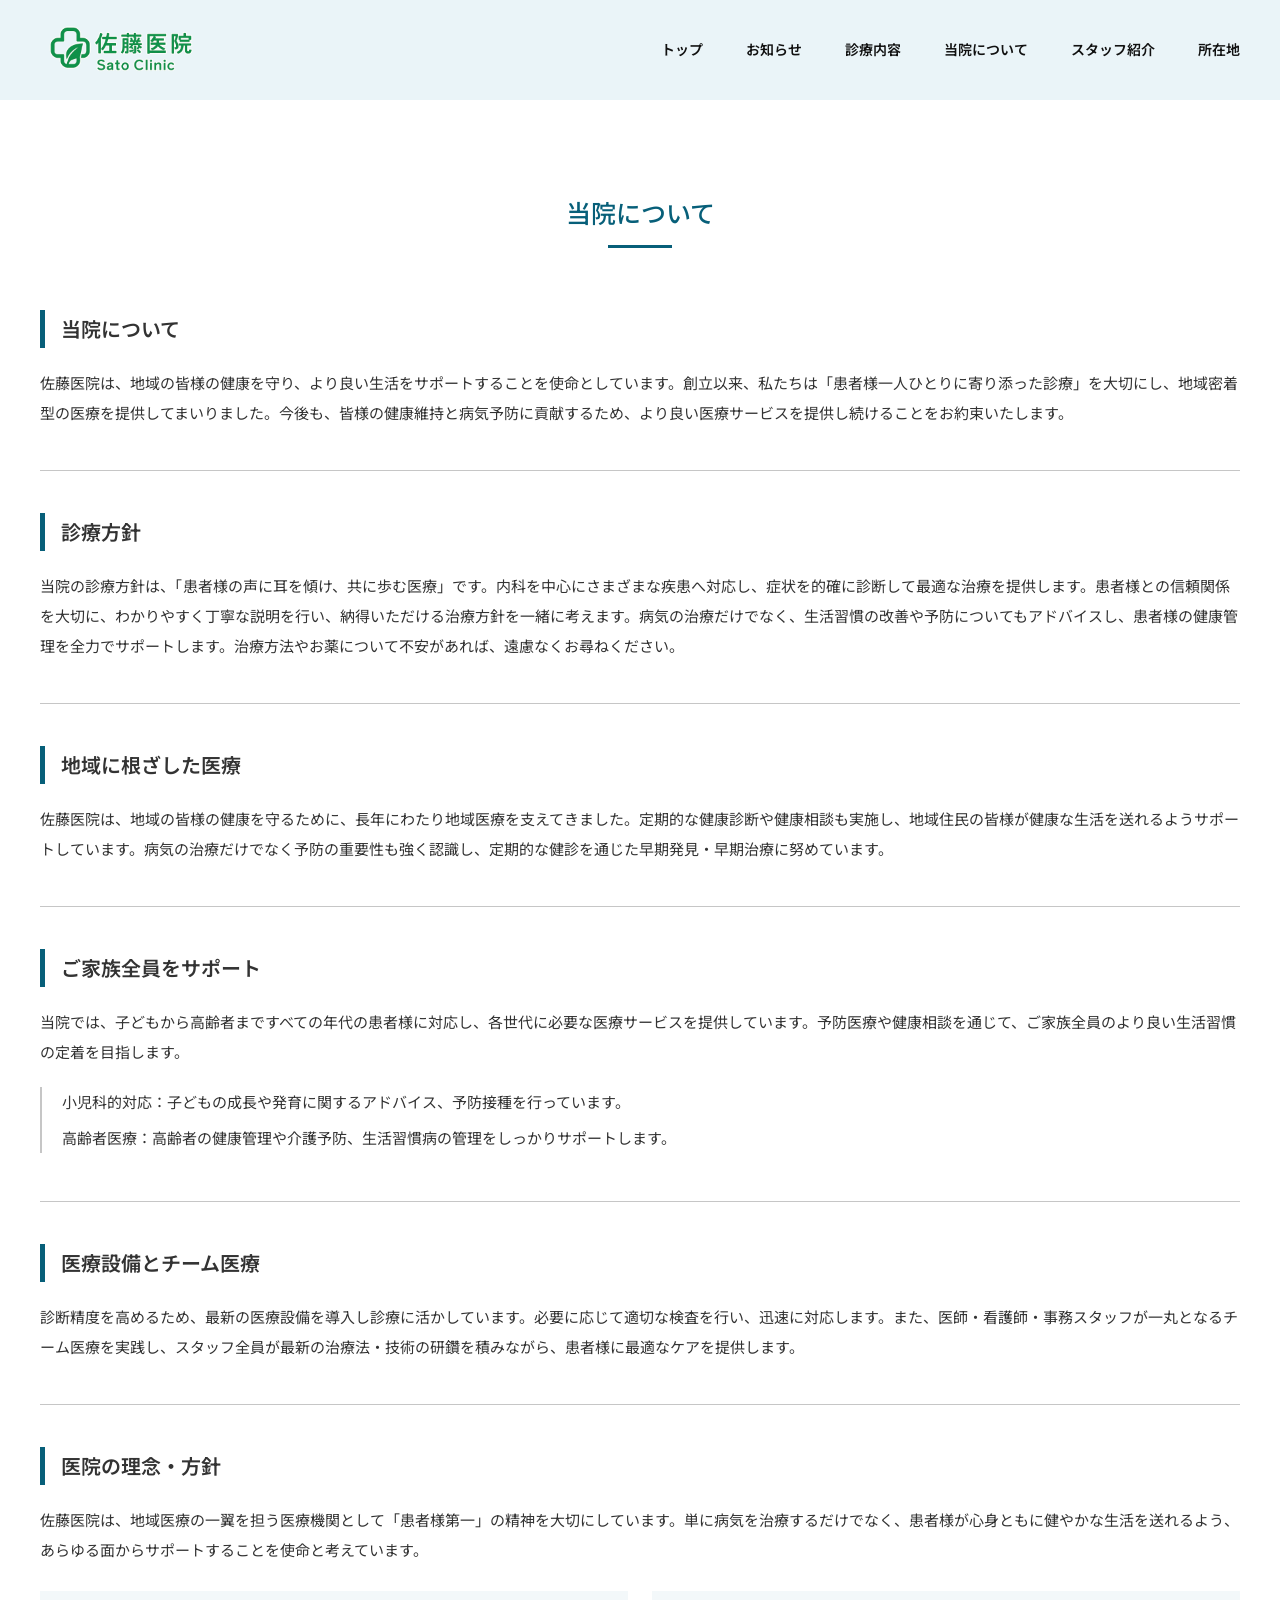
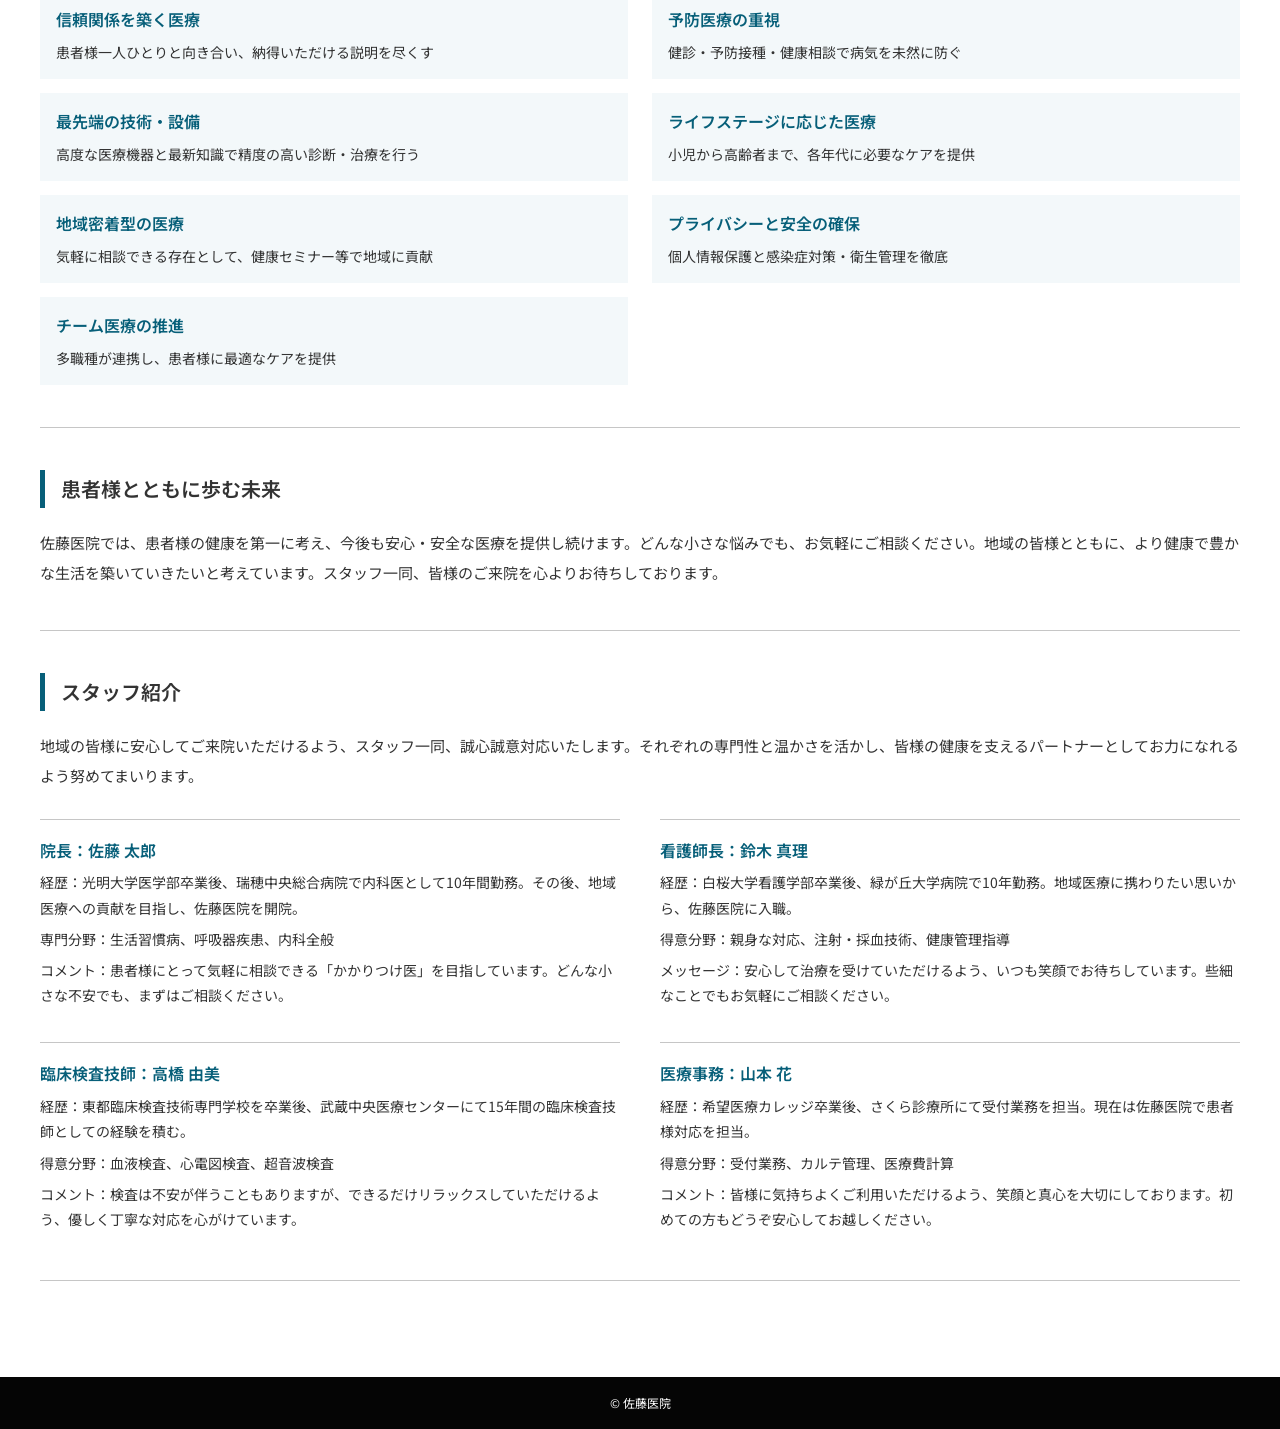
==== about.html @ d05638ff "当院について　下層ページ　追加" ====
<!DOCTYPE html>
<html lang="ja">
<head>
  <meta charset="UTF-8"><meta name="viewport" content="width=device-width, initial-scale=1.0">
  <title>当院について | 佐藤医院</title>
  <link rel="preconnect" href="https://fonts.googleapis.com"><link rel="preconnect" href="https://fonts.gstatic.com" crossorigin>
  <link href="https://fonts.googleapis.com/css2?family=Noto+Sans+JP:wght@400;500;600;700&display=swap" rel="stylesheet"><link rel="stylesheet" href="./css/style.css">
</head>
<body>
  <header class="site-header"><div class="header-inner"><a class="logo" href="./index.html#top"><img src="./assets/Logo/logo.png" alt="佐藤医院"></a><nav class="global-nav" aria-label="メインナビゲーション"><a href="./index.html">トップ</a><a href="./news.html">お知らせ</a><a href="./medical.html">診療内容</a><a href="./about.html">当院について</a><a href="./index.html#staff">スタッフ紹介</a><a href="./index.html#access">所在地</a></nav></div></header>
  <main><section class="section about-page"><div class="container"><h1 class="section-title">当院について</h1><div class="about-page-list">
    <article><h2>当院について</h2><p>佐藤医院は、地域の皆様の健康を守り、より良い生活をサポートすることを使命としています。創立以来、私たちは「患者様一人ひとりに寄り添った診療」を大切にし、地域密着型の医療を提供してまいりました。今後も、皆様の健康維持と病気予防に貢献するため、より良い医療サービスを提供し続けることをお約束いたします。</p></article>
    <article><h2>診療方針</h2><p>当院の診療方針は、「患者様の声に耳を傾け、共に歩む医療」です。内科を中心にさまざまな疾患へ対応し、症状を的確に診断して最適な治療を提供します。患者様との信頼関係を大切に、わかりやすく丁寧な説明を行い、納得いただける治療方針を一緒に考えます。病気の治療だけでなく、生活習慣の改善や予防についてもアドバイスし、患者様の健康管理を全力でサポートします。治療方法やお薬について不安があれば、遠慮なくお尋ねください。</p></article>
    <article><h2>地域に根ざした医療</h2><p>佐藤医院は、地域の皆様の健康を守るために、長年にわたり地域医療を支えてきました。定期的な健康診断や健康相談も実施し、地域住民の皆様が健康な生活を送れるようサポートしています。病気の治療だけでなく予防の重要性も強く認識し、定期的な健診を通じた早期発見・早期治療に努めています。</p></article>
    <article><h2>ご家族全員をサポート</h2><p>当院では、子どもから高齢者まですべての年代の患者様に対応し、各世代に必要な医療サービスを提供しています。予防医療や健康相談を通じて、ご家族全員のより良い生活習慣の定着を目指します。</p><div class="about-subitems"><p>小児科的対応：子どもの成長や発育に関するアドバイス、予防接種を行っています。</p><p>高齢者医療：高齢者の健康管理や介護予防、生活習慣病の管理をしっかりサポートします。</p></div></article>
    <article><h2>医療設備とチーム医療</h2><p>診断精度を高めるため、最新の医療設備を導入し診療に活かしています。必要に応じて適切な検査を行い、迅速に対応します。また、医師・看護師・事務スタッフが一丸となるチーム医療を実践し、スタッフ全員が最新の治療法・技術の研鑽を積みながら、患者様に最適なケアを提供します。</p></article>
    <article><h2>医院の理念・方針</h2><p>佐藤医院は、地域医療の一翼を担う医療機関として「患者様第一」の精神を大切にしています。単に病気を治療するだけでなく、患者様が心身ともに健やかな生活を送れるよう、あらゆる面からサポートすることを使命と考えています。</p><div class="policy-list"><div><h3>信頼関係を築く医療</h3><p>患者様一人ひとりと向き合い、納得いただける説明を尽くす</p></div><div><h3>予防医療の重視</h3><p>健診・予防接種・健康相談で病気を未然に防ぐ</p></div><div><h3>最先端の技術・設備</h3><p>高度な医療機器と最新知識で精度の高い診断・治療を行う</p></div><div><h3>ライフステージに応じた医療</h3><p>小児から高齢者まで、各年代に必要なケアを提供</p></div><div><h3>地域密着型の医療</h3><p>気軽に相談できる存在として、健康セミナー等で地域に貢献</p></div><div><h3>プライバシーと安全の確保</h3><p>個人情報保護と感染症対策・衛生管理を徹底</p></div><div><h3>チーム医療の推進</h3><p>多職種が連携し、患者様に最適なケアを提供</p></div></div></article>
    <article><h2>患者様とともに歩む未来</h2><p>佐藤医院では、患者様の健康を第一に考え、今後も安心・安全な医療を提供し続けます。どんな小さな悩みでも、お気軽にご相談ください。地域の皆様とともに、より健康で豊かな生活を築いていきたいと考えています。スタッフ一同、皆様のご来院を心よりお待ちしております。</p></article>
    <article><h2>スタッフ紹介</h2><p>地域の皆様に安心してご来院いただけるよう、スタッフ一同、誠心誠意対応いたします。それぞれの専門性と温かさを活かし、皆様の健康を支えるパートナーとしてお力になれるよう努めてまいります。</p><div class="about-staff-list"><div><h3>院長：佐藤 太郎</h3><p>経歴：光明大学医学部卒業後、瑞穂中央総合病院で内科医として10年間勤務。その後、地域医療への貢献を目指し、佐藤医院を開院。</p><p>専門分野：生活習慣病、呼吸器疾患、内科全般</p><p>コメント：患者様にとって気軽に相談できる「かかりつけ医」を目指しています。どんな小さな不安でも、まずはご相談ください。</p></div><div><h3>看護師長：鈴木 真理</h3><p>経歴：白桜大学看護学部卒業後、緑が丘大学病院で10年勤務。地域医療に携わりたい思いから、佐藤医院に入職。</p><p>得意分野：親身な対応、注射・採血技術、健康管理指導</p><p>メッセージ：安心して治療を受けていただけるよう、いつも笑顔でお待ちしています。些細なことでもお気軽にご相談ください。</p></div><div><h3>臨床検査技師：高橋 由美</h3><p>経歴：東都臨床検査技術専門学校を卒業後、武蔵中央医療センターにて15年間の臨床検査技師としての経験を積む。</p><p>得意分野：血液検査、心電図検査、超音波検査</p><p>コメント：検査は不安が伴うこともありますが、できるだけリラックスしていただけるよう、優しく丁寧な対応を心がけています。</p></div><div><h3>医療事務：山本 花</h3><p>経歴：希望医療カレッジ卒業後、さくら診療所にて受付業務を担当。現在は佐藤医院で患者様対応を担当。</p><p>得意分野：受付業務、カルテ管理、医療費計算</p><p>コメント：皆様に気持ちよくご利用いただけるよう、笑顔と真心を大切にしております。初めての方もどうぞ安心してお越しください。</p></div></div></article>
  </div></div></section></main><footer class="site-footer">© 佐藤医院</footer>
</body></html>
---- css/style.css ----
:root{--blue:#075f79;--light:#e9edf0;--text:#333}
*{box-sizing:border-box}html{scroll-behavior:smooth}body{margin:0;min-width:1200px;color:var(--text);font-family:'Noto Sans JP',sans-serif;font-size:15px;line-height:1.8;background:#fff}img{display:block;max-width:100%}a{color:inherit;text-decoration:none}.container{width:1200px;margin:0 auto}.narrow{width:1080px}.site-header{height:100px;background:#fff}.header-inner{width:1200px;height:100%;margin:auto;display:flex;align-items:center;justify-content:space-between}.logo img{width:165px;height:auto}.global-nav{display:flex;gap:43px;font-size:14px;font-weight:600}.global-nav a{padding:10px 0}.hero{height:660px;position:relative;overflow:hidden}.hero>img{width:100%;height:100%;object-fit:cover;object-position:center 48%}.hero-copy{position:absolute;left:36px;top:16px;background:rgba(255,255,255,.88);font-weight:700;font-size:42px;line-height:1.15;padding:7px 14px}.hours-section{background:#eceff1;padding:55px 0 50px}.hours-table{width:100%;border-collapse:collapse;background:#fff;font-size:17px}.hours-table th,.hours-table td{height:58px;border-bottom:1px solid #999;text-align:center}.hours-table thead th{background:#f7fbfc;border-top:1px solid #999}.hours-table th:first-child{width:300px;text-align:left;padding-left:26px}.hours-note{text-align:center;font-size:13px;line-height:1.45;margin-top:26px}.hours-note p{margin:3px 0}.photo-strip{height:350px;display:grid;grid-template-columns:repeat(3,1fr);overflow:hidden}.photo-strip img{width:100%;height:100%;object-fit:cover}.section{padding:65px 0 80px}.section-gray{background:#eee}.section-title{margin:0 0 62px;text-align:center;border:3px solid var(--blue);background:#f8fdff;color:var(--blue);font-size:25px;font-weight:500;line-height:1.35}.news-layout{display:grid;grid-template-columns:400px 1fr;gap:65px;align-items:start}.news-photo{width:400px;height:460px;object-fit:cover}.news-list{padding-top:3px}.news-list>a{display:block;padding:24px 0;border-bottom:1px solid #c6c6c6;font-size:17px;font-weight:600}.align-right{text-align:right}.button{display:inline-block;background:var(--blue);color:#fff;font-size:13px;font-weight:600;padding:7px 22px;margin-top:32px}.greeting-layout{display:grid;grid-template-columns:420px 1fr;gap:55px;align-items:start}.doctor-card img{width:420px;height:480px;object-fit:cover;object-position:center}.doctor-card strong{display:block;text-align:center;color:#20708d;font-size:22px;margin-top:8px}.greeting-text{font-size:15px}.greeting-text p{margin:0 0 18px}.signature{text-align:right;font-weight:600}.medical-list{display:flex;flex-direction:column;gap:72px}.medical-row{display:grid;grid-template-columns:400px 1fr;gap:70px;align-items:center}.medical-row.reverse{grid-template-columns:1fr 400px}.medical-row.reverse img{grid-column:2;grid-row:1}.medical-row.reverse div{grid-column:1;grid-row:1}.medical-row img{width:400px;height:290px;object-fit:cover}.medical-row h3{font-size:20px;font-weight:500;margin:0 0 24px;padding:5px 18px;text-align:center;border-bottom:3px solid #8ac0d3;background:#fff}.medical-row p{margin:0;font-size:15px}.about-layout{display:grid;grid-template-columns:430px 1fr;gap:70px;align-items:start}.about-layout img{width:430px;height:345px;object-fit:cover}.about-layout p{font-size:16px;margin:8px 0 0}.staff-intro{text-align:center;margin:-20px 0 60px;font-size:15px}.staff-list{display:flex;flex-direction:column;gap:48px}.staff-row{display:grid;grid-template-columns:360px 1fr;gap:60px;align-items:center}.staff-row.reverse{grid-template-columns:1fr 360px}.staff-row.reverse img{grid-column:2;grid-row:1}.staff-row.reverse div{grid-column:1;grid-row:1}.staff-row img{width:360px;height:285px;object-fit:cover}.staff-row h3{font-size:20px;margin:0 0 18px}.staff-row ul{margin:0;padding-left:18px}.staff-row li{margin:6px 0}.access-layout{display:grid;grid-template-columns:530px 1fr;gap:70px;align-items:start}.access-layout>img{width:530px;height:445px;object-fit:cover}.access-text h3{font-size:20px;margin:10px 0 8px}.access-text p{margin:0 0 30px;line-height:2}.bottom-hours{padding-top:52px}.subjects{text-align:center;padding-top:52px;padding-bottom:100px}.subjects .section-title{margin-bottom:35px}.subjects p{margin:12px 0;font-size:16px}.subject-note{margin-top:38px!important}.site-footer{height:52px;background:#050505;color:#fff;display:flex;align-items:center;justify-content:center;font-size:12px}
.hours-table thead th{background:#EAF4F8}
.hours-table{border-left:1px solid #999;border-right:1px solid #999}
.hours-table th:not(:last-child),.hours-table td:not(:last-child){border-right:1px solid #999}
.hero-copy{border-radius:8px}
.button{border-radius:8px}
.greeting-layout{align-items:stretch}
.greeting-text{display:flex;flex-direction:column}
.greeting-text .signature{margin:auto 0 0}
.greeting-text>p:not(.signature){margin-bottom:24px}
.medical-row h3{border:3px solid #8ac0d3}
.greeting-text>p:first-child{margin-top:-4px}
.reveal-section{opacity:0;transform:translateY(20px);transition:opacity .8s ease,transform .8s ease}.reveal-section.is-visible{opacity:1;transform:translateY(0)}
@media (prefers-reduced-motion:reduce){.reveal-section{opacity:1;transform:none;transition:none}}
.site-header{background:#EAF4F8}
.news-layout{align-items:stretch}
.news-list{display:flex;flex-direction:column;padding-top:0}
.news-list>.align-right{margin-top:auto}
.news-list{margin-top:0;margin-bottom:0}
.news-list>a:first-child{margin-top:0;padding-top:0}
.news-list>.align-right{margin-bottom:0;padding-bottom:0}
.about-layout{align-items:stretch}
.about-layout>div{display:flex;flex-direction:column}
.about-layout>div>p:first-child{margin-top:0}
.about-layout .align-right{margin-top:auto;margin-bottom:0}
.photo-dots .photo-dot.active{background:var(--blue)}
@media (max-width:768px){body{min-width:0}.container,.narrow{width:100%;max-width:100%;margin:0;padding-left:20px;padding-right:20px}.header-inner{width:100%;padding:0 20px}.global-nav{gap:14px;flex-wrap:wrap;font-size:12px}.hero{height:440px}.hero-copy{left:20px;right:20px;top:16px;font-size:30px;white-space:normal}.hours-table{width:100%;table-layout:fixed;font-size:12px}.hours-table th:first-child{width:auto;padding-left:4px}.hours-table th,.hours-table td{height:48px;padding-left:2px;padding-right:2px}.photo-strip{height:auto;display:flex;overflow-x:auto;scroll-snap-type:x mandatory;scrollbar-width:none}.photo-strip::-webkit-scrollbar{display:none}.photo-strip img{flex:0 0 100%;width:100%;height:260px;scroll-snap-align:start;object-fit:cover}.photo-dots{display:flex;justify-content:center;gap:8px;padding:12px 0}.photo-dots button{width:9px;height:9px;padding:0;border:0;border-radius:50%;background:#b8cbd2}.news-layout,.greeting-layout,.medical-row,.medical-row.reverse,.about-layout,.staff-row,.staff-row.reverse,.access-layout{display:flex;flex-direction:column;gap:28px}.news-photo,.doctor-card img,.medical-row img,.about-layout img,.staff-row img,.access-layout>img{width:100%;max-width:100%;height:auto}.news-list,.greeting-text,.about-layout>div{width:100%}.section{padding:44px 0 54px}.section-title{margin-bottom:36px;font-size:22px}}
@media (max-width:480px){.container,.narrow{padding-left:16px;padding-right:16px}.header-inner{padding:14px 16px;flex-direction:column;align-items:flex-start;min-height:76px}.hero{height:320px}.hero-copy{left:16px;right:16px;top:14px;font-size:24px;padding:6px 10px}.photo-strip img{height:220px}.hours-table{font-size:10px}.hours-table th,.hours-table td{height:42px}.section-title{font-size:20px}}
.news-page-list{max-width:900px;margin:0 auto}.news-page-list a{display:block;padding:24px 0;border-bottom:1px solid #c6c6c6;font-size:17px;font-weight:600}
.news-page-list article{padding:0 0 34px;margin:0 0 34px;border-bottom:1px solid #c6c6c6}.news-page-list article:last-child{margin-bottom:0}.news-page-list h2{margin:0 0 16px;color:var(--blue);font-size:20px;font-weight:600}.news-page-list p{margin:0;font-size:15px;line-height:2}
@media (max-width:768px){.news-page-list a{padding:18px 0;font-size:15px}}
.hours-table th:first-child{text-align:center;padding-left:0}
.about-page-list article{padding:0 0 42px;margin:0 0 42px;border-bottom:1px solid #c6c6c6}.about-page-list article:last-child{margin-bottom:0}.about-page-list h2{margin:0 0 20px;padding:4px 0 4px 16px;border-left:5px solid var(--blue);font-size:20px;font-weight:600;line-height:1.5}.about-page-list p{margin:0;font-size:15px;line-height:2}.about-subitems{margin-top:20px;padding-left:20px;border-left:2px solid #c6c6c6}.about-subitems p{margin:6px 0}.policy-list{display:grid;grid-template-columns:1fr 1fr;gap:14px 24px;margin-top:26px}.policy-list>div{padding:14px 16px;background:#f3f8fa}.policy-list h3,.about-staff-list h3{margin:0 0 6px;color:var(--blue);font-size:16px;font-weight:600}.policy-list p,.about-staff-list p{font-size:14px;line-height:1.8}.about-staff-list{display:grid;grid-template-columns:1fr 1fr;gap:28px 40px;margin-top:28px}.about-staff-list>div{min-width:0;padding-top:16px;border-top:1px solid #c6c6c6}.about-staff-list p{margin:6px 0}
@media (max-width:768px){.about-page-list article{padding-bottom:30px;margin-bottom:30px}.about-page-list h2{font-size:18px;margin-bottom:16px}.about-page-list p{font-size:14px}.policy-list,.about-staff-list{grid-template-columns:1fr;gap:16px}.policy-list{margin-top:20px}.about-staff-list{margin-top:22px}.about-subitems{padding-left:14px}}
.medical-page-list{max-width:900px;margin:0 auto}.medical-page-list article{padding:0 0 34px;margin:0 0 34px;border-bottom:1px solid #c6c6c6}.medical-page-list article:last-child{margin-bottom:0}.medical-page-list h2{margin:0 0 16px;padding:8px 18px;border:3px solid #8ac0d3;background:#fff;text-align:center;color:var(--blue);font-size:20px;font-weight:500}.medical-page-list p{margin:0;font-size:15px;line-height:2}
@media (max-width:768px){.medical-page-list h2{font-size:18px;padding:7px 12px}.medical-page-list p{font-size:14px}}
.section{padding:96px 0}
.subjects{padding:96px 0}
@media (max-width:768px){.section{padding:56px 0}.subjects{padding:56px 0}}

/* Hero main copy */
.hero-copy{
  left:clamp(28px, 6vw, 96px);
  right:auto;
  top:24%;
  max-width:calc(100% - 48px);
  transform:translateY(-50%);
  padding:12px 72px 12px 30px;
  border-left:8px solid var(--blue);
  border-radius:0;
  background:linear-gradient(90deg, rgba(255,255,255,.88) 0%, rgba(255,255,255,.66) 58%, rgba(255,255,255,0) 100%);
  color:#171717;
  font-size:84px;
  font-weight:700;
  line-height:1.12;
  text-shadow:0 1px 10px rgba(255,255,255,.45);
}
@media (max-width:768px){
  .hero-copy{
    left:20px;
    right:16px;
    top:42%;
    max-width:none;
    padding:4px 28px 4px 16px;
    border-left-width:4px;
    font-size:34px;
    line-height:1.2;
    background:linear-gradient(90deg, rgba(255,255,255,.88) 0%, rgba(255,255,255,.58) 64%, rgba(255,255,255,0) 100%);
  }
}
@media (max-width:480px){
  .hero-copy{left:16px;right:16px;padding-right:20px;font-size:32px}
}

/* Preserve the existing header navigation color. */
.global-nav{color:#111}

/* Section headings: centered type with a short accent line. */
.section-title{
  position:relative;
  border:0;
  background:transparent;
  padding:0 0 18px;
  color:var(--blue);
}
.section-title::after{
  content:"";
  position:absolute;
  left:50%;
  bottom:0;
  width:64px;
  height:3px;
  transform:translateX(-50%);
  background:var(--blue);
}
@media (max-width:768px){
  .section-title{padding-bottom:14px}
  .section-title::after{width:52px;height:3px}
}

/* Medical item headings and their detail link. */
.medical-row h3{
  margin:0 0 24px;
  padding:4px 0 4px 14px;
  border:0;
  border-left:5px solid var(--blue);
  background:transparent;
  text-align:left;
}
.medical-list + .align-right .button{
  margin-top:48px;
  padding:10px 30px;
  font-size:15px;
}
@media (max-width:768px){
  .medical-list + .align-right .button{margin-top:40px}
}

/* Keep all TOP-page CTA buttons at the medical CTA's size. */
.button{
  padding:10px 30px;
  font-size:15px;
}

/* Lower only the greeting body while keeping the signature anchored at bottom. */
.greeting-text>p:first-child{margin-top:28px}
@media (max-width:768px){
  .greeting-text>p:first-child{margin-top:20px}
}

/* Balance the about text and its CTA as one content block. */
.about-layout>div{justify-content:center}
.about-layout>div>p:first-child{margin-top:0}
.about-layout .align-right{margin-top:48px}
.about-layout .button{margin-top:0}
@media (max-width:768px){
  .about-layout .align-right{margin-top:40px}
}

/* Keep the left edge visible for the first two medical images. */
.medical-list .medical-row:first-child img,
.medical-list .medical-row:nth-child(2) img,
.medical-list .medical-row:nth-child(3) img{
  object-position:left center;
}
.medical-list .medical-row:nth-child(4) img{
  object-position:right center;
}

/* Keep the requested edge visible for the staff portraits. */
.staff-list .staff-row:nth-child(1) img,
.staff-list .staff-row:nth-child(2) img{
  object-position:right center;
}
.staff-list .staff-row:nth-child(4) img{
  object-position:left center;
}

/* Center the access two-column group without changing the map size. */
.access-layout{
  grid-template-columns:530px 450px;
  justify-content:center;
}

/* Access: map first, then the two information blocks below it. */
.access-layout{
  display:flex;
  flex-direction:column;
  align-items:center;
  gap:56px;
}
.access-layout>img{
  flex:none;
}
.access-text{
  width:100%;
  max-width:620px;
  display:grid;
  grid-template-columns:1fr 1fr;
  column-gap:80px;
  align-items:start;
}
.access-text h3:nth-of-type(1){grid-column:1;grid-row:1}
.access-text p:nth-of-type(1){grid-column:1;grid-row:2}
.access-text h3:nth-of-type(2){grid-column:2;grid-row:1}
.access-text p:nth-of-type(2){grid-column:2;grid-row:2}
@media (max-width:768px){
  .access-layout{gap:28px}
  .access-text{
    display:block;
    max-width:none;
  }
}

/* Give the access map the same visual scale as the main content areas. */
.access-layout>img{
  width:960px;
  max-width:100%;
  height:auto;
  object-fit:contain;
}
.access-text{
  max-width:960px;
  grid-template-columns:1fr 1fr;
  column-gap:120px;
  position:relative;
  padding:0 32px;
  justify-items:center;
}
.access-text::before{
  content:"";
  position:absolute;
  top:0;
  bottom:0;
  left:50%;
  width:5px;
  background:var(--blue);
}
.access-text h3,
.access-text p{
  width:100%;
  max-width:360px;
  text-align:center;
}
@media (max-width:768px){
  .access-layout>img{
    width:100%;
    max-width:100%;
    height:auto;
  }
  .access-text{
    max-width:none;
    padding:0;
    justify-items:stretch;
  }
  .access-text::before{display:none}
  .access-text h3,
  .access-text p{max-width:none}
}

/* Photo gallery pagination is for the mobile carousel only. */
.photo-dots{display:none}
@media (max-width:768px){
  .photo-dots{display:flex}
}

/* Keep all six navigation links visible on small screens. */
@media (max-width:768px){
  .site-header{height:auto}
}
@media (max-width:480px){
  .global-nav{
    width:100%;
    display:grid;
    grid-template-columns:repeat(3,minmax(0,1fr));
    gap:4px 10px;
    font-size:12px;
    text-align:center;
  }
  .global-nav a{padding:6px 0;white-space:nowrap}
}

/* Match medical detail headings to the TOP page treatment. */
.medical-page-list h2{
  padding:4px 0 4px 14px;
  border:0;
  border-left:5px solid var(--blue);
  background:transparent;
  text-align:left;
}
@media (max-width:768px){
  .medical-page-list h2{padding:4px 0 4px 14px}
}

@media (max-width:768px){
  .hero-copy{
    top:8px;
    transform:none;
  }
}
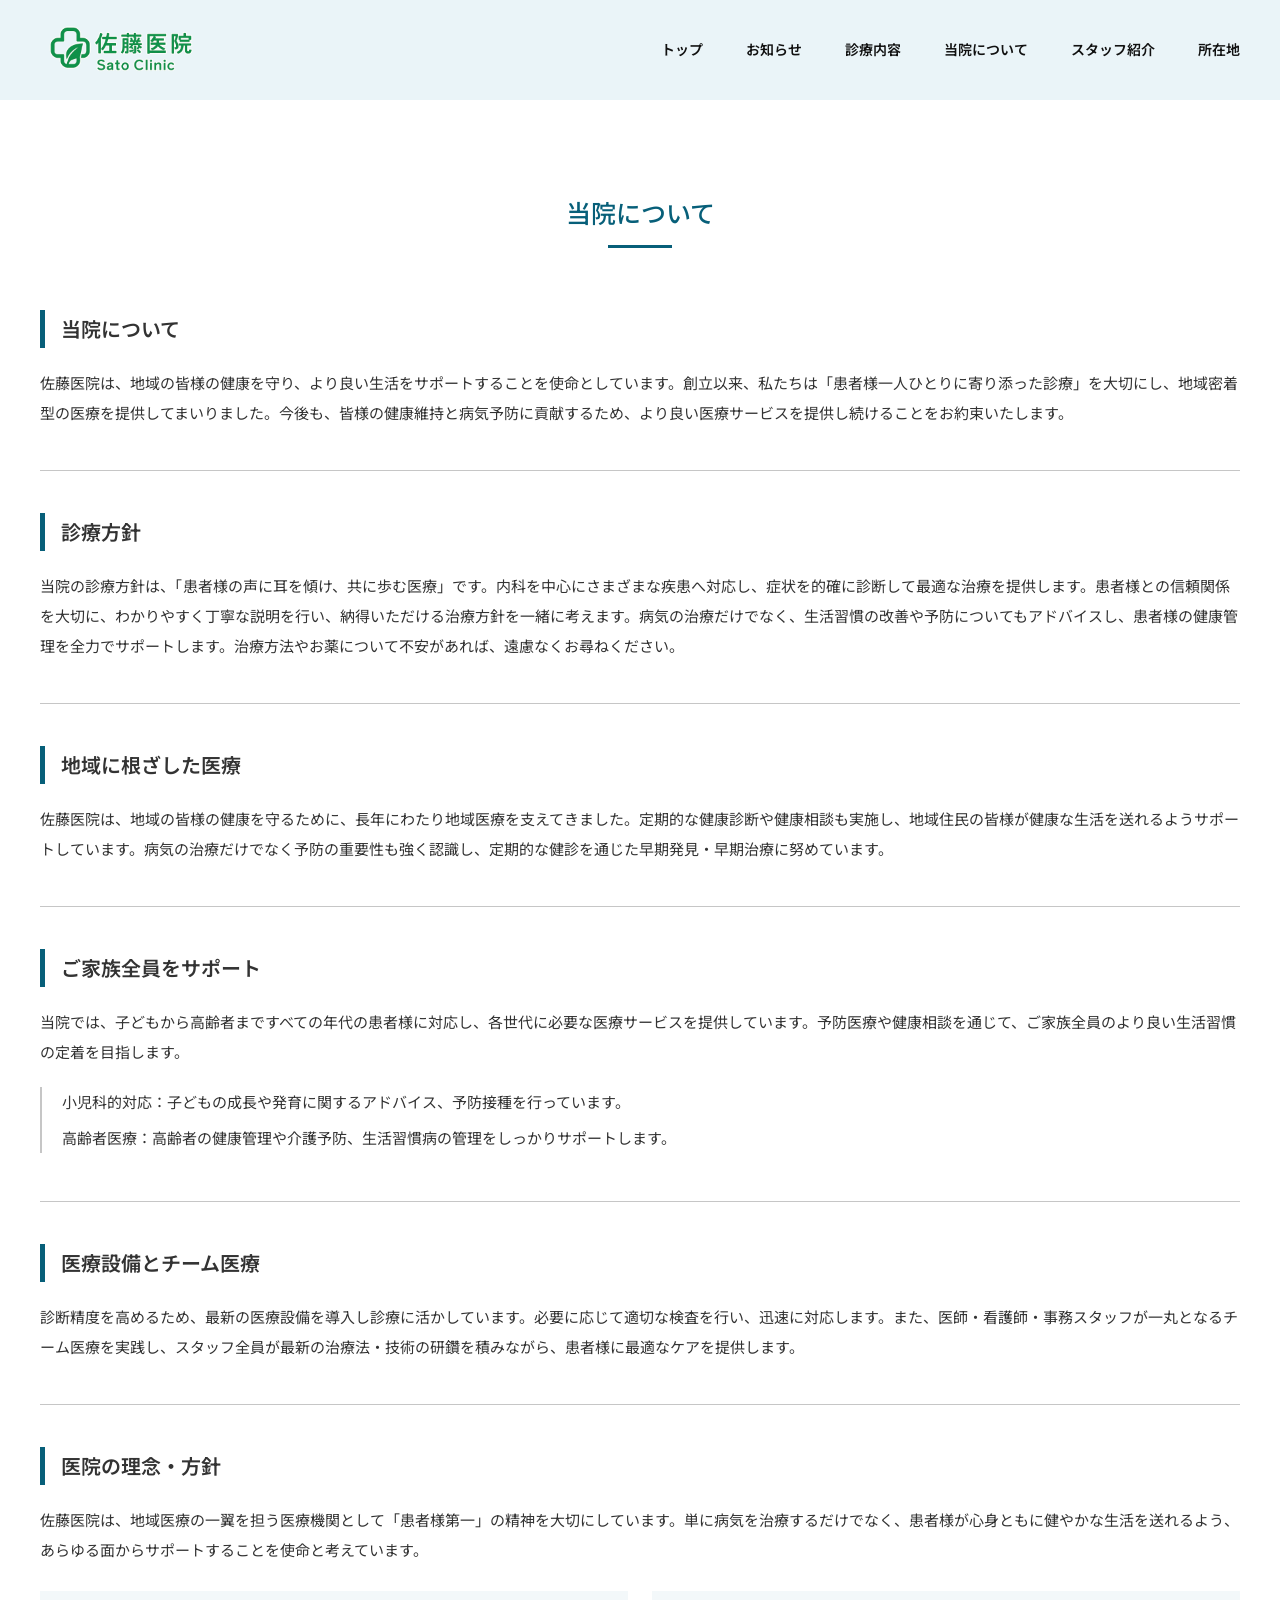
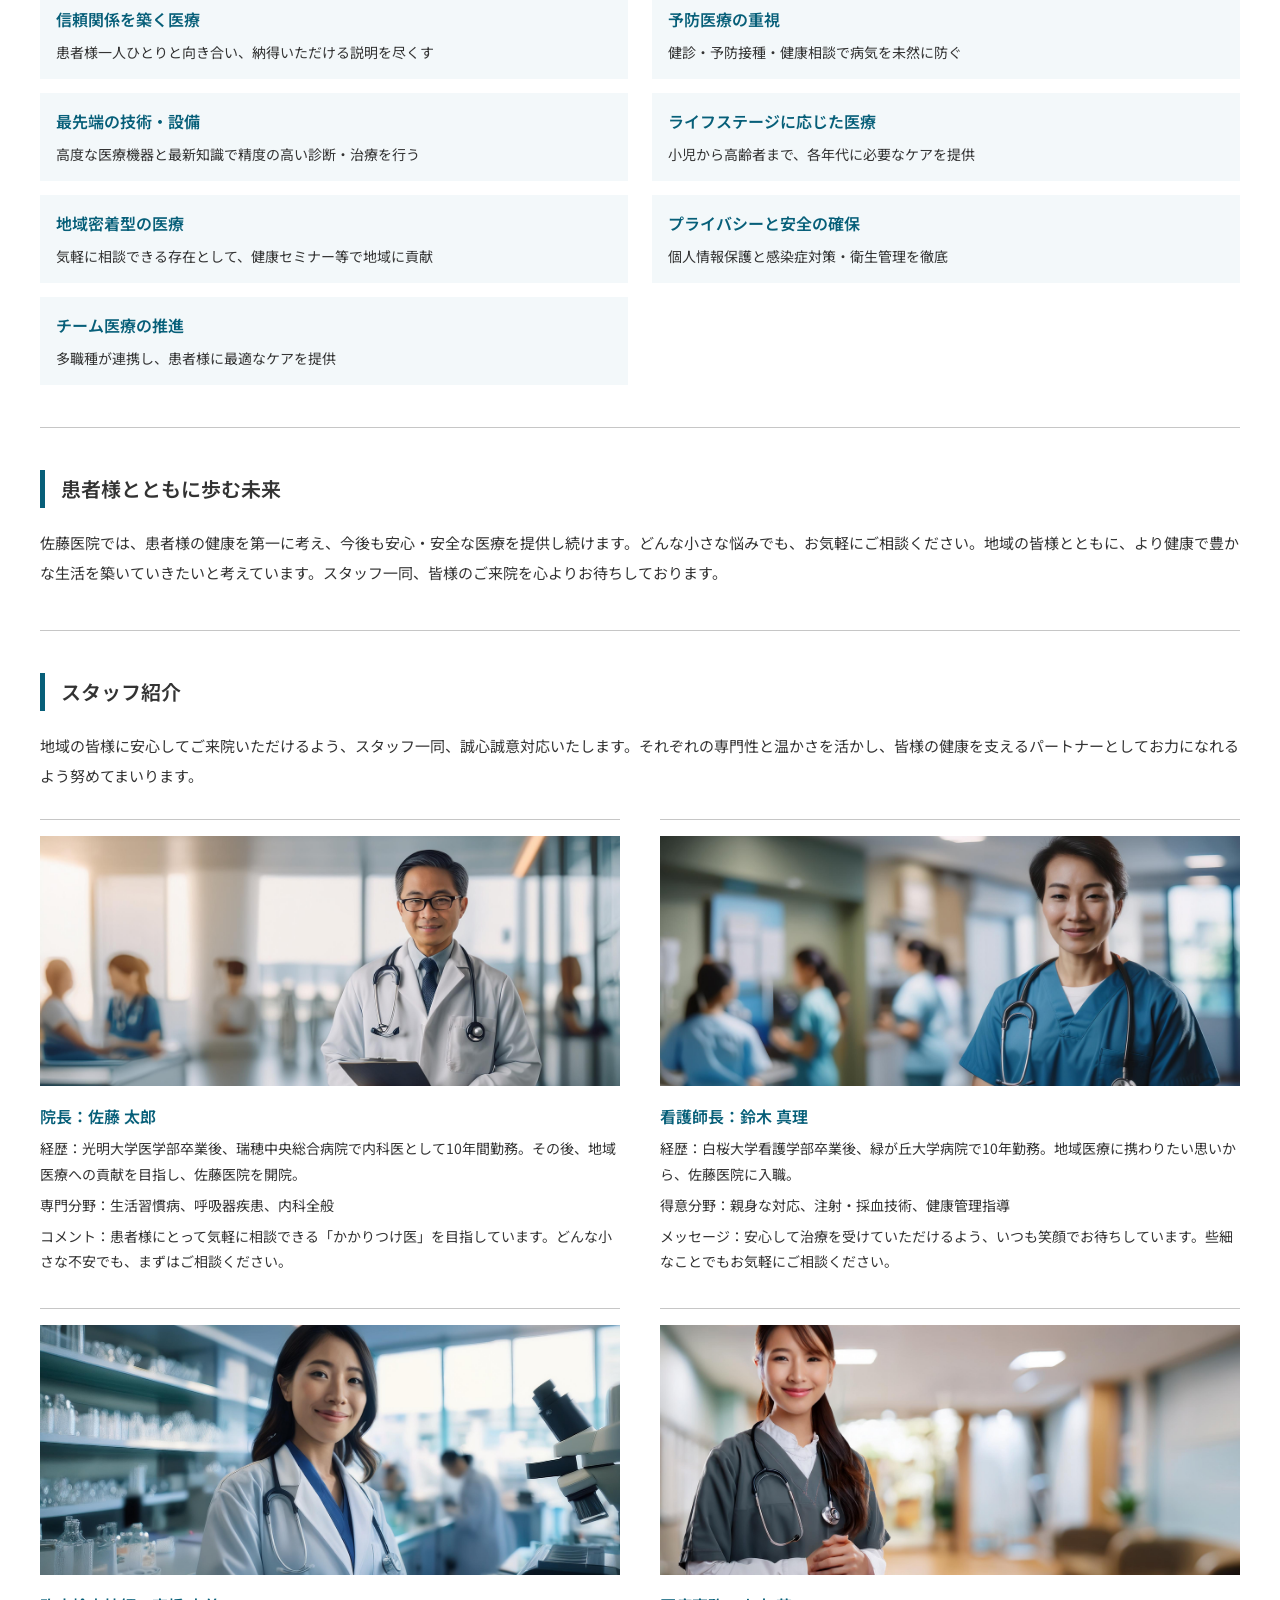
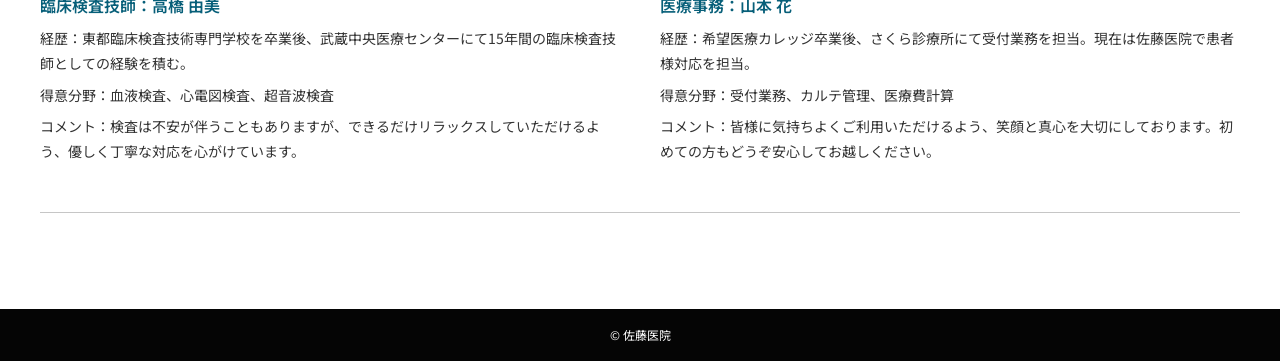
==== commit 80604033: "当院について　スタッフ紹介　写真追加" ====
--- a/about.html
+++ b/about.html
@@ -18,4 +18,14 @@
     <article><h2>患者様とともに歩む未来</h2><p>佐藤医院では、患者様の健康を第一に考え、今後も安心・安全な医療を提供し続けます。どんな小さな悩みでも、お気軽にご相談ください。地域の皆様とともに、より健康で豊かな生活を築いていきたいと考えています。スタッフ一同、皆様のご来院を心よりお待ちしております。</p></article>
     <article><h2>スタッフ紹介</h2><p>地域の皆様に安心してご来院いただけるよう、スタッフ一同、誠心誠意対応いたします。それぞれの専門性と温かさを活かし、皆様の健康を支えるパートナーとしてお力になれるよう努めてまいります。</p><div class="about-staff-list"><div><h3>院長：佐藤 太郎</h3><p>経歴：光明大学医学部卒業後、瑞穂中央総合病院で内科医として10年間勤務。その後、地域医療への貢献を目指し、佐藤医院を開院。</p><p>専門分野：生活習慣病、呼吸器疾患、内科全般</p><p>コメント：患者様にとって気軽に相談できる「かかりつけ医」を目指しています。どんな小さな不安でも、まずはご相談ください。</p></div><div><h3>看護師長：鈴木 真理</h3><p>経歴：白桜大学看護学部卒業後、緑が丘大学病院で10年勤務。地域医療に携わりたい思いから、佐藤医院に入職。</p><p>得意分野：親身な対応、注射・採血技術、健康管理指導</p><p>メッセージ：安心して治療を受けていただけるよう、いつも笑顔でお待ちしています。些細なことでもお気軽にご相談ください。</p></div><div><h3>臨床検査技師：高橋 由美</h3><p>経歴：東都臨床検査技術専門学校を卒業後、武蔵中央医療センターにて15年間の臨床検査技師としての経験を積む。</p><p>得意分野：血液検査、心電図検査、超音波検査</p><p>コメント：検査は不安が伴うこともありますが、できるだけリラックスしていただけるよう、優しく丁寧な対応を心がけています。</p></div><div><h3>医療事務：山本 花</h3><p>経歴：希望医療カレッジ卒業後、さくら診療所にて受付業務を担当。現在は佐藤医院で患者様対応を担当。</p><p>得意分野：受付業務、カルテ管理、医療費計算</p><p>コメント：皆様に気持ちよくご利用いただけるよう、笑顔と真心を大切にしております。初めての方もどうぞ安心してお越しください。</p></div></div></article>
   </div></div></section></main><footer class="site-footer">© 佐藤医院</footer>
+<script>
+  ['sato_taro.jpg', 'suzuki_mari.jpg', 'takahashi_yumi.jpg', 'yamamoto_hana.jpg'].forEach((filename, index) => {
+    const profile = document.querySelectorAll('.about-staff-list > div')[index];
+    if (!profile) return;
+    const image = document.createElement('img');
+    image.src = `./assets/Doctor_Image/${filename}`;
+    image.alt = profile.querySelector('h3')?.textContent || '';
+    profile.insertBefore(image, profile.firstElementChild);
+  });
+</script>
 </body></html>
--- a/css/style.css
+++ b/css/style.css
@@ -32,7 +32,9 @@
 @media (max-width:768px){.news-page-list a{padding:18px 0;font-size:15px}}
 .hours-table th:first-child{text-align:center;padding-left:0}
 .about-page-list article{padding:0 0 42px;margin:0 0 42px;border-bottom:1px solid #c6c6c6}.about-page-list article:last-child{margin-bottom:0}.about-page-list h2{margin:0 0 20px;padding:4px 0 4px 16px;border-left:5px solid var(--blue);font-size:20px;font-weight:600;line-height:1.5}.about-page-list p{margin:0;font-size:15px;line-height:2}.about-subitems{margin-top:20px;padding-left:20px;border-left:2px solid #c6c6c6}.about-subitems p{margin:6px 0}.policy-list{display:grid;grid-template-columns:1fr 1fr;gap:14px 24px;margin-top:26px}.policy-list>div{padding:14px 16px;background:#f3f8fa}.policy-list h3,.about-staff-list h3{margin:0 0 6px;color:var(--blue);font-size:16px;font-weight:600}.policy-list p,.about-staff-list p{font-size:14px;line-height:1.8}.about-staff-list{display:grid;grid-template-columns:1fr 1fr;gap:28px 40px;margin-top:28px}.about-staff-list>div{min-width:0;padding-top:16px;border-top:1px solid #c6c6c6}.about-staff-list p{margin:6px 0}
+ .about-staff-list>div{min-width:0}.about-staff-list img{display:block;width:100%;height:250px;object-fit:cover;object-position:center 35%;margin-bottom:16px}
 @media (max-width:768px){.about-page-list article{padding-bottom:30px;margin-bottom:30px}.about-page-list h2{font-size:18px;margin-bottom:16px}.about-page-list p{font-size:14px}.policy-list,.about-staff-list{grid-template-columns:1fr;gap:16px}.policy-list{margin-top:20px}.about-staff-list{margin-top:22px}.about-subitems{padding-left:14px}}
+@media (max-width:768px){.about-staff-list img{height:220px}}
 .medical-page-list{max-width:900px;margin:0 auto}.medical-page-list article{padding:0 0 34px;margin:0 0 34px;border-bottom:1px solid #c6c6c6}.medical-page-list article:last-child{margin-bottom:0}.medical-page-list h2{margin:0 0 16px;padding:8px 18px;border:3px solid #8ac0d3;background:#fff;text-align:center;color:var(--blue);font-size:20px;font-weight:500}.medical-page-list p{margin:0;font-size:15px;line-height:2}
 @media (max-width:768px){.medical-page-list h2{font-size:18px;padding:7px 12px}.medical-page-list p{font-size:14px}}
 .section{padding:96px 0}
